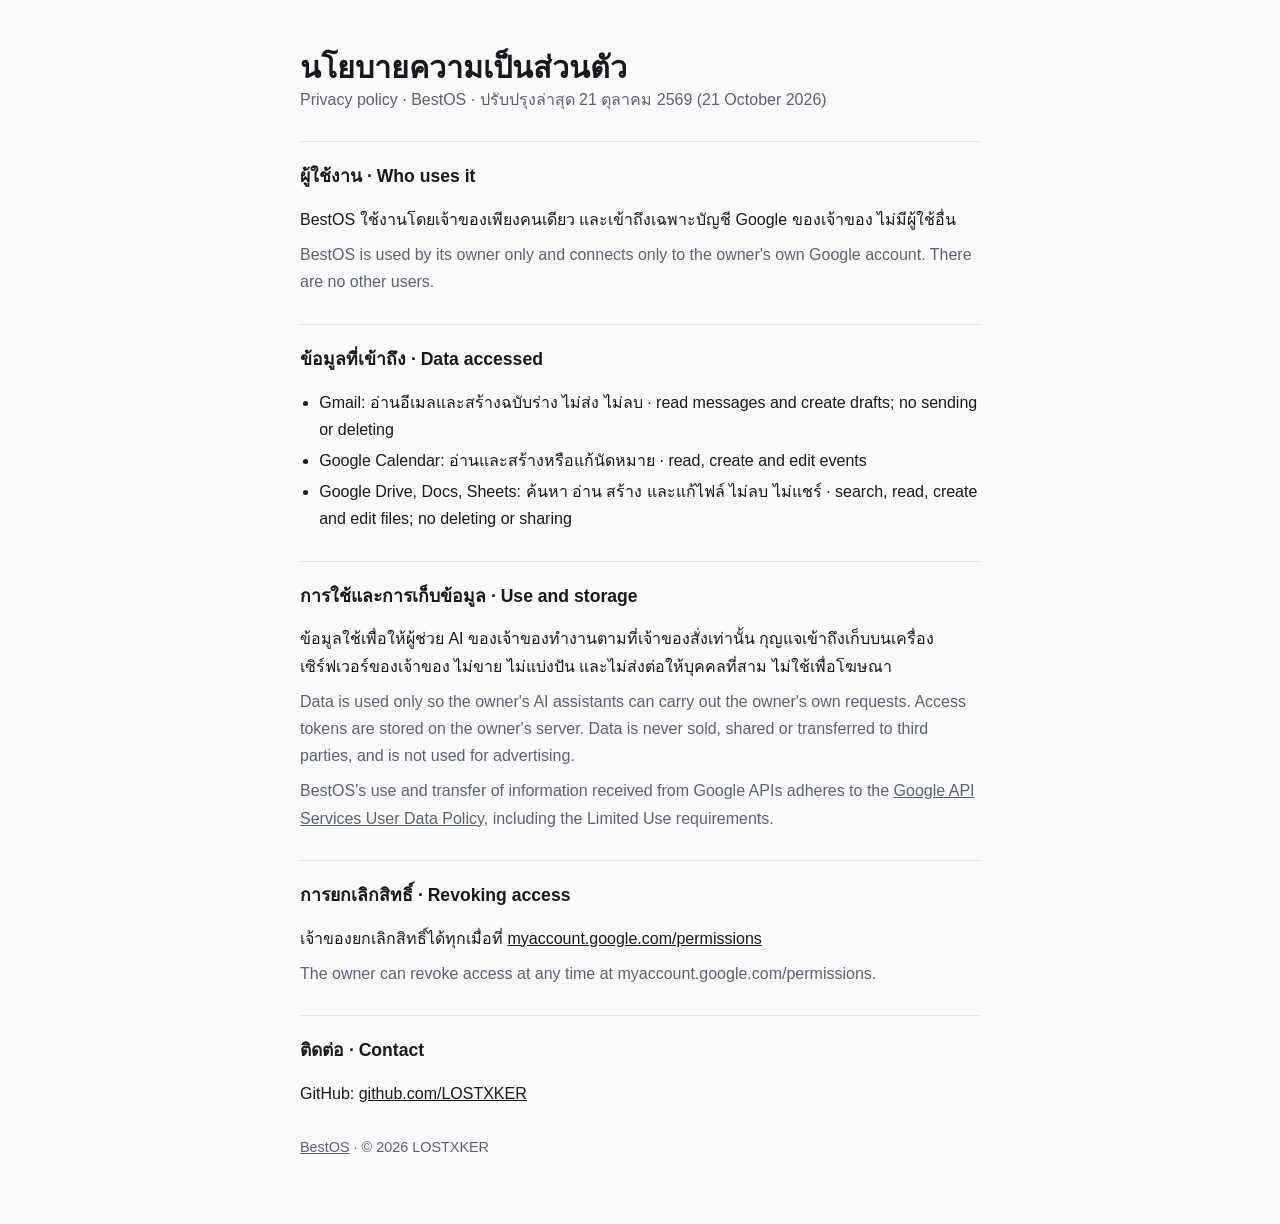
==== privacy.html @ d1308884 "หน้าแรกและนโยบายความเป็นส่วนตัวของ BestOS Co-Authored-By: Claude Opus 5.5 <noreply@anthropic.com>" ====
<!doctype html>
<html lang="th">
<head>
<meta charset="utf-8">
<meta name="viewport" content="width=device-width, initial-scale=1">
<title>นโยบายความเป็นส่วนตัว · BestOS</title>
<link rel="stylesheet" href="style.css">
</head>
<body>
<main>
  <header>
    <h1>นโยบายความเป็นส่วนตัว</h1>
    <p class="muted">Privacy policy · BestOS · ปรับปรุงล่าสุด 21 ตุลาคม 2569 (21 October 2026)</p>
  </header>
  <section>
    <h2>ผู้ใช้งาน · Who uses it</h2>
    <p>BestOS ใช้งานโดยเจ้าของเพียงคนเดียว และเข้าถึงเฉพาะบัญชี Google ของเจ้าของ ไม่มีผู้ใช้อื่น</p>
    <p class="muted">BestOS is used by its owner only and connects only to the owner's own Google account. There are no other users.</p>
  </section>
  <section>
    <h2>ข้อมูลที่เข้าถึง · Data accessed</h2>
    <ul>
      <li>Gmail: อ่านอีเมลและสร้างฉบับร่าง ไม่ส่ง ไม่ลบ · read messages and create drafts; no sending or deleting</li>
      <li>Google Calendar: อ่านและสร้างหรือแก้นัดหมาย · read, create and edit events</li>
      <li>Google Drive, Docs, Sheets: ค้นหา อ่าน สร้าง และแก้ไฟล์ ไม่ลบ ไม่แชร์ · search, read, create and edit files; no deleting or sharing</li>
    </ul>
  </section>
  <section>
    <h2>การใช้และการเก็บข้อมูล · Use and storage</h2>
    <p>ข้อมูลใช้เพื่อให้ผู้ช่วย AI ของเจ้าของทำงานตามที่เจ้าของสั่งเท่านั้น กุญแจเข้าถึงเก็บบนเครื่องเซิร์ฟเวอร์ของเจ้าของ ไม่ขาย ไม่แบ่งปัน และไม่ส่งต่อให้บุคคลที่สาม ไม่ใช้เพื่อโฆษณา</p>
    <p class="muted">Data is used only so the owner's AI assistants can carry out the owner's own requests. Access tokens are stored on the owner's server. Data is never sold, shared or transferred to third parties, and is not used for advertising.</p>
    <p class="muted">BestOS's use and transfer of information received from Google APIs adheres to the <a href="https://developers.google.com/terms/api-services-user-data-policy">Google API Services User Data Policy</a>, including the Limited Use requirements.</p>
  </section>
  <section>
    <h2>การยกเลิกสิทธิ์ · Revoking access</h2>
    <p>เจ้าของยกเลิกสิทธิ์ได้ทุกเมื่อที่ <a href="https://myaccount.google.com/permissions">myaccount.google.com/permissions</a></p>
    <p class="muted">The owner can revoke access at any time at myaccount.google.com/permissions.</p>
  </section>
  <section>
    <h2>ติดต่อ · Contact</h2>
    <p>GitHub: <a href="https://github.com/LOSTXKER">github.com/LOSTXKER</a></p>
  </section>
  <footer><a href="index.html">BestOS</a> · © 2026 LOSTXKER</footer>
</main>
</body>
</html>
---- style.css ----
:root{--bg:#fbfbfc;--fg:#17191d;--muted:#5c6370;--line:#e2e5ea}
@media (prefers-color-scheme:dark){:root{--bg:#121417;--fg:#eceef1;--muted:#9aa1ad;--line:#2b3038}}
*{box-sizing:border-box}
body{margin:0;background:var(--bg);color:var(--fg);font:16px/1.7 -apple-system,BlinkMacSystemFont,"Segoe UI","Noto Sans Thai",sans-serif;padding:48px max(20px,env(safe-area-inset-left)) 64px}
main{max-width:680px;margin:0 auto;display:grid;gap:28px}
h1{font-size:1.9rem;line-height:1.25;margin:0}
h2{font-size:1.1rem;margin:0 0 6px}
p,li{margin:0;color:var(--fg)}
ul{margin:0;padding-left:1.2em;display:grid;gap:4px}
.muted{color:var(--muted)}
section{display:grid;gap:8px;padding-top:20px;border-top:1px solid var(--line)}
a{color:inherit}
footer{color:var(--muted);font-size:.9rem}
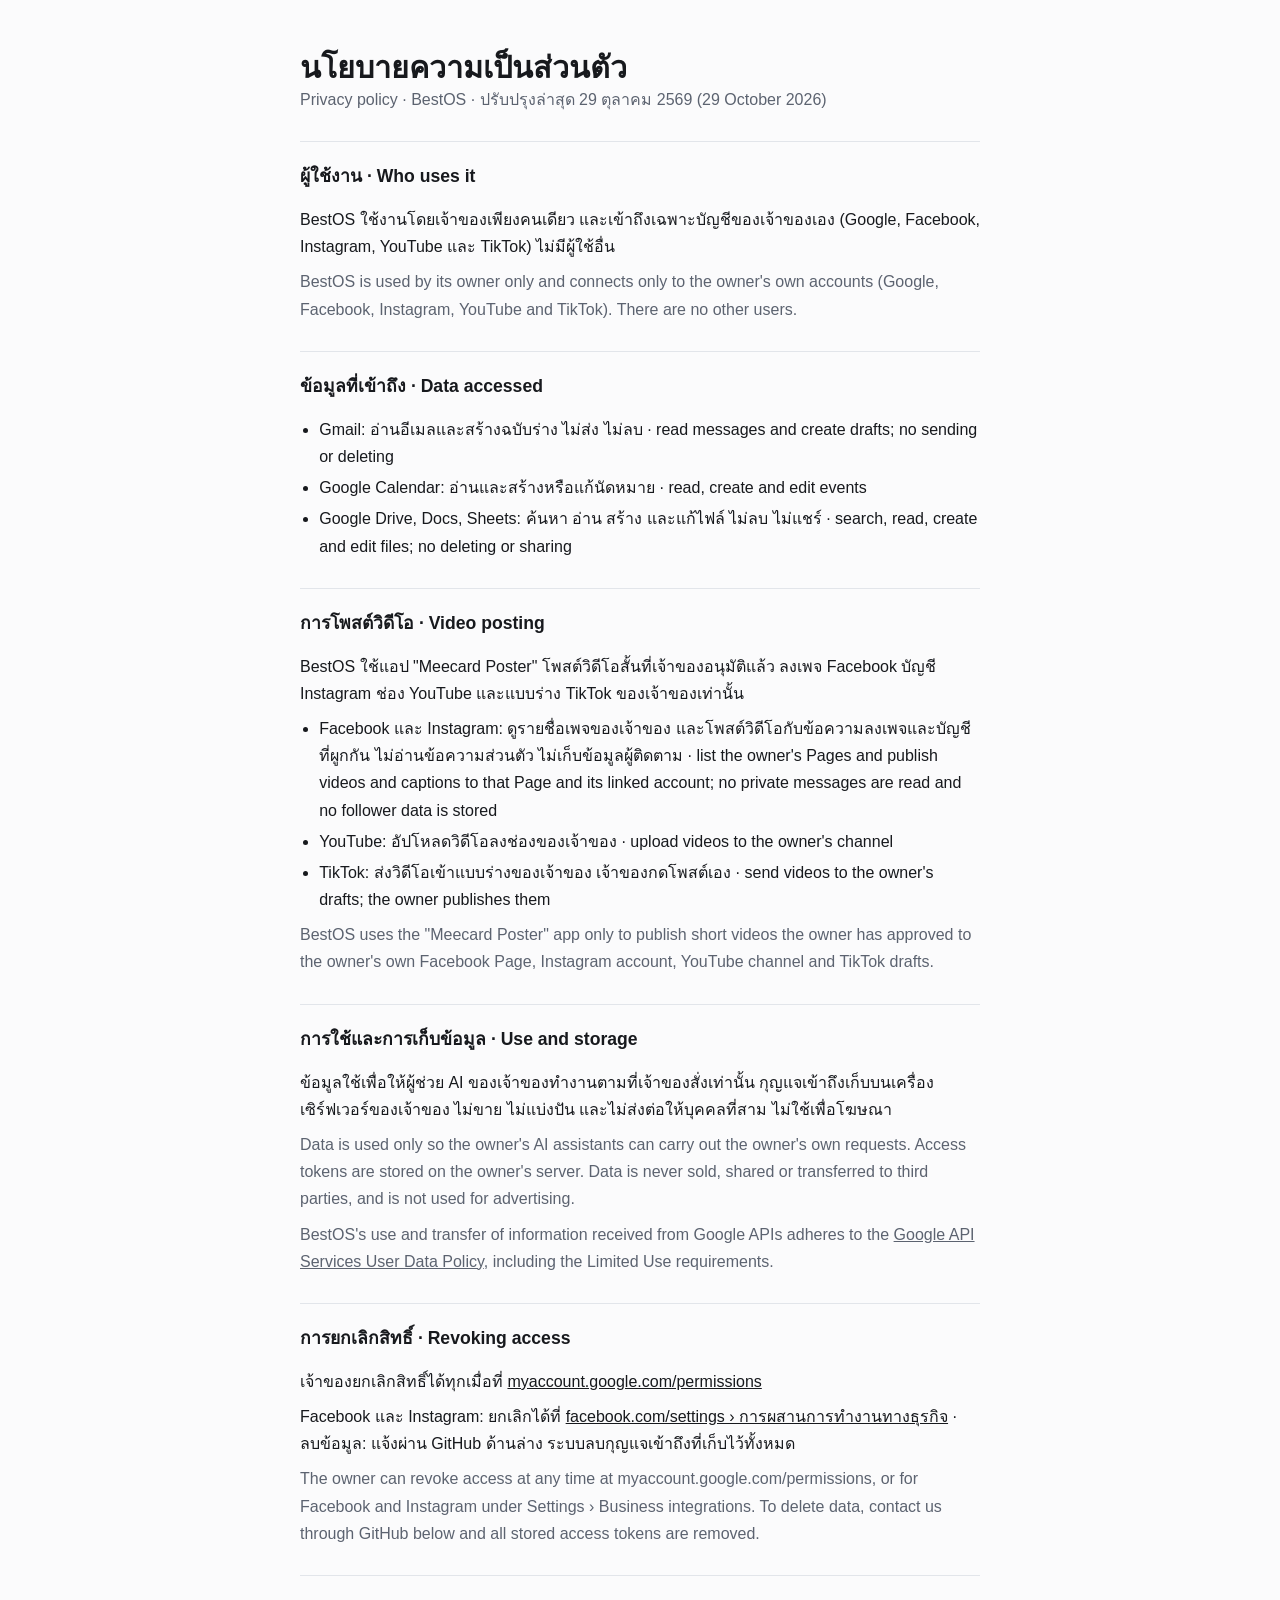
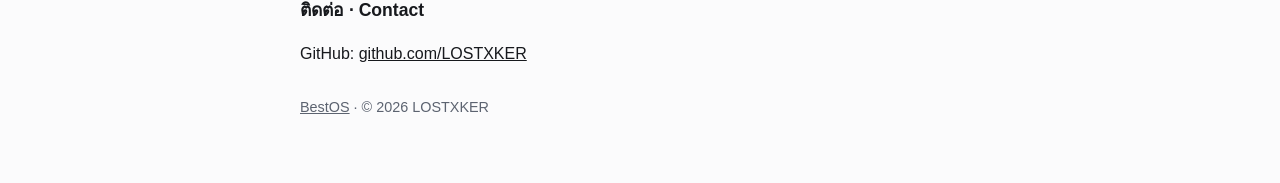
==== commit 333a902d: "privacy: เพิ่มการโพสต์วิดีโอผ่านแอป Meecard Poster Co-Authored-By: Claude Opus 5.5 <noreply@anthropi" ====
--- a/privacy.html
+++ b/privacy.html
@@ -10,12 +10,12 @@
 <main>
   <header>
     <h1>นโยบายความเป็นส่วนตัว</h1>
-    <p class="muted">Privacy policy · BestOS · ปรับปรุงล่าสุด 21 ตุลาคม 2569 (21 October 2026)</p>
+    <p class="muted">Privacy policy · BestOS · ปรับปรุงล่าสุด 29 ตุลาคม 2569 (29 October 2026)</p>
   </header>
   <section>
     <h2>ผู้ใช้งาน · Who uses it</h2>
-    <p>BestOS ใช้งานโดยเจ้าของเพียงคนเดียว และเข้าถึงเฉพาะบัญชี Google ของเจ้าของ ไม่มีผู้ใช้อื่น</p>
-    <p class="muted">BestOS is used by its owner only and connects only to the owner's own Google account. There are no other users.</p>
+    <p>BestOS ใช้งานโดยเจ้าของเพียงคนเดียว และเข้าถึงเฉพาะบัญชีของเจ้าของเอง (Google, Facebook, Instagram, YouTube และ TikTok) ไม่มีผู้ใช้อื่น</p>
+    <p class="muted">BestOS is used by its owner only and connects only to the owner's own accounts (Google, Facebook, Instagram, YouTube and TikTok). There are no other users.</p>
   </section>
   <section>
     <h2>ข้อมูลที่เข้าถึง · Data accessed</h2>
@@ -26,6 +26,16 @@
     </ul>
   </section>
   <section>
+    <h2>การโพสต์วิดีโอ · Video posting</h2>
+    <p>BestOS ใช้แอป "Meecard Poster" โพสต์วิดีโอสั้นที่เจ้าของอนุมัติแล้ว ลงเพจ Facebook บัญชี Instagram ช่อง YouTube และแบบร่าง TikTok ของเจ้าของเท่านั้น</p>
+    <ul>
+      <li>Facebook และ Instagram: ดูรายชื่อเพจของเจ้าของ และโพสต์วิดีโอกับข้อความลงเพจและบัญชีที่ผูกกัน ไม่อ่านข้อความส่วนตัว ไม่เก็บข้อมูลผู้ติดตาม · list the owner's Pages and publish videos and captions to that Page and its linked account; no private messages are read and no follower data is stored</li>
+      <li>YouTube: อัปโหลดวิดีโอลงช่องของเจ้าของ · upload videos to the owner's channel</li>
+      <li>TikTok: ส่งวิดีโอเข้าแบบร่างของเจ้าของ เจ้าของกดโพสต์เอง · send videos to the owner's drafts; the owner publishes them</li>
+    </ul>
+    <p class="muted">BestOS uses the "Meecard Poster" app only to publish short videos the owner has approved to the owner's own Facebook Page, Instagram account, YouTube channel and TikTok drafts.</p>
+  </section>
+  <section>
     <h2>การใช้และการเก็บข้อมูล · Use and storage</h2>
     <p>ข้อมูลใช้เพื่อให้ผู้ช่วย AI ของเจ้าของทำงานตามที่เจ้าของสั่งเท่านั้น กุญแจเข้าถึงเก็บบนเครื่องเซิร์ฟเวอร์ของเจ้าของ ไม่ขาย ไม่แบ่งปัน และไม่ส่งต่อให้บุคคลที่สาม ไม่ใช้เพื่อโฆษณา</p>
     <p class="muted">Data is used only so the owner's AI assistants can carry out the owner's own requests. Access tokens are stored on the owner's server. Data is never sold, shared or transferred to third parties, and is not used for advertising.</p>
@@ -34,7 +44,8 @@
   <section>
     <h2>การยกเลิกสิทธิ์ · Revoking access</h2>
     <p>เจ้าของยกเลิกสิทธิ์ได้ทุกเมื่อที่ <a href="https://myaccount.google.com/permissions">myaccount.google.com/permissions</a></p>
-    <p class="muted">The owner can revoke access at any time at myaccount.google.com/permissions.</p>
+    <p>Facebook และ Instagram: ยกเลิกได้ที่ <a href="https://www.facebook.com/settings/?tab=business_tools">facebook.com/settings › การผสานการทำงานทางธุรกิจ</a> · ลบข้อมูล: แจ้งผ่าน GitHub ด้านล่าง ระบบลบกุญแจเข้าถึงที่เก็บไว้ทั้งหมด</p>
+    <p class="muted">The owner can revoke access at any time at myaccount.google.com/permissions, or for Facebook and Instagram under Settings › Business integrations. To delete data, contact us through GitHub below and all stored access tokens are removed.</p>
   </section>
   <section>
     <h2>ติดต่อ · Contact</h2>
